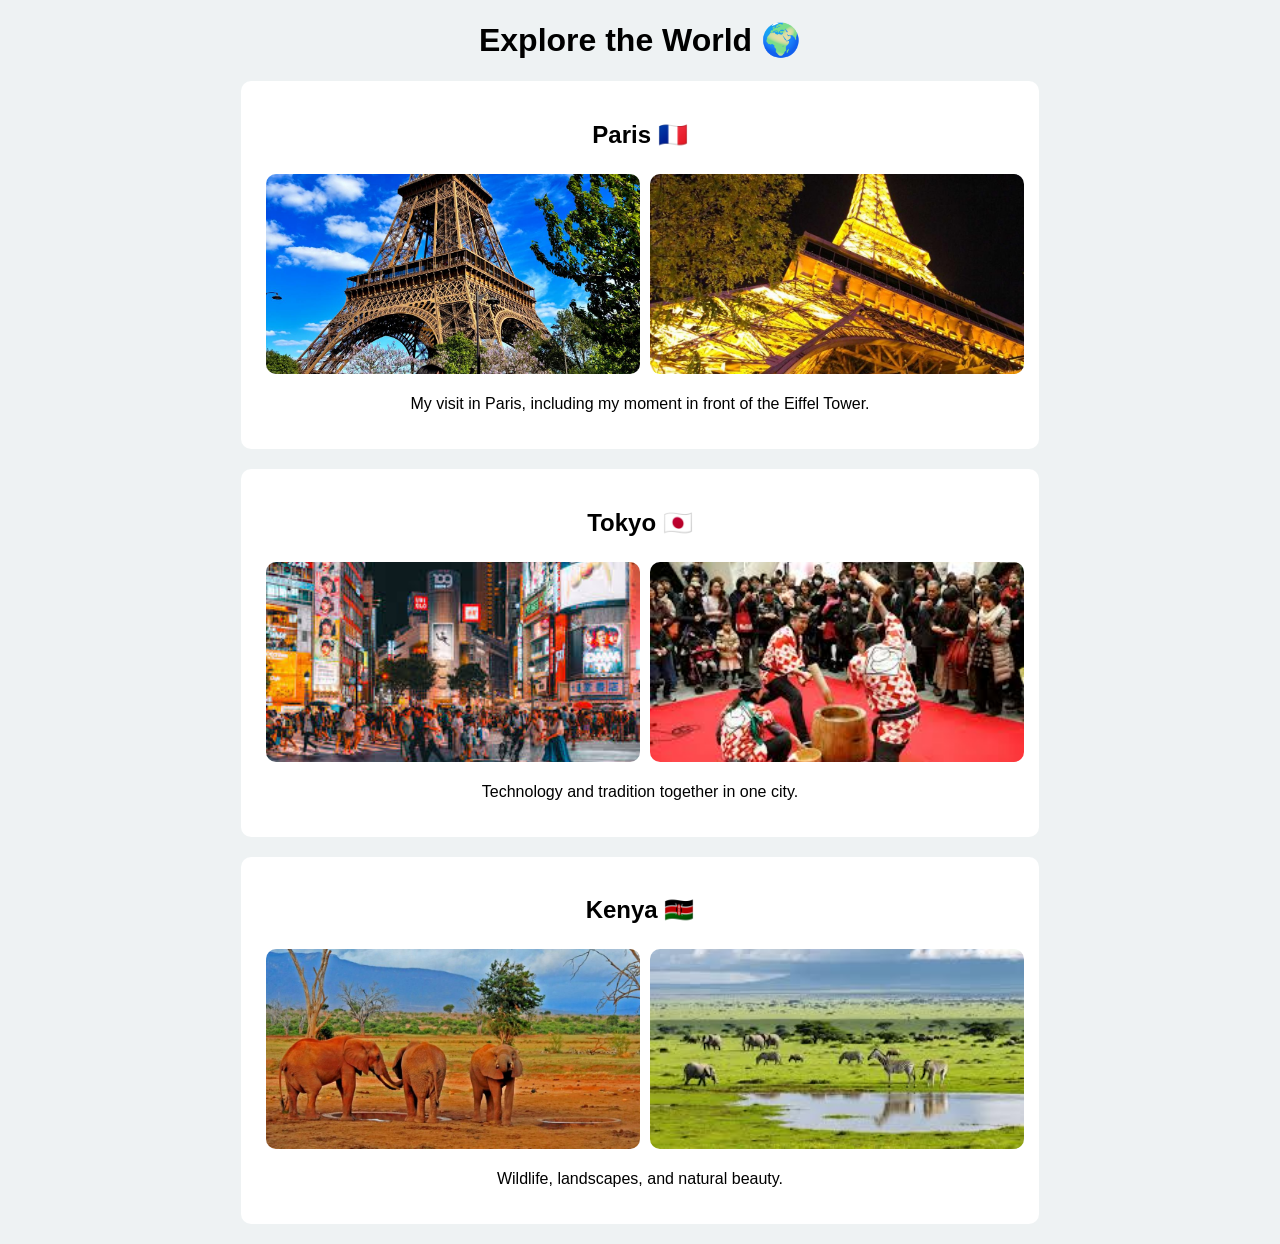
==== travel-site/index.html @ 5d728699 "Add files via upload" ====
<!DOCTYPE html>
<html>
<head>
  <title>Travel Inspiration</title>
  <link rel="stylesheet" href="style.css">
</head>

<body>

  <h1>Explore the World 🌍</h1>

  <div class="card">

  <h2>Paris 🇫🇷</h2>

  <div class="image-grid">
    <img src="images/paris1.jpg">
    <img src="images/paris2.jpg">
  </div>

  <p>My visit in Paris, including my moment in front of the Eiffel Tower.</p>

</div>

  <div class="card">

  <h2>Tokyo 🇯🇵</h2>

  <div class="image-grid">
    <img src="images/tokyo1.jpg">
    <img src="images/tokyo2.jpg">
  </div>

  <p>Technology and tradition together in one city.</p>

</div>

  <div class="card">

  <h2>Kenya 🇰🇪</h2>

  <div class="image-grid">
    <img src="images/kenya1.jpg">
    <img src="images/kenya2.jpg">
  </div>

  <p>Wildlife, landscapes, and natural beauty.</p>

</div>

</body>
</html>
---- travel-site/style.css ----
body {
  font-family: Arial;
  text-align: center;
  background: #eef2f3;
}

.card {
  background: white;
  margin: 20px auto;
  padding: 20px;
  width: 60%;
  border-radius: 10px;
}img {
  border-radius: 10px;
  margin: 5px;
}.image-grid {
  display: grid;
  grid-template-columns: 1fr 1fr;
  gap: 10px;
  margin-top: 10px;
}

.image-grid img {
  width: 100%;
  height: 200px;
  object-fit: cover;
  border-radius: 10px;
}.image-grid img {
  transition: transform 0.3s ease;
}

.image-grid img:hover {
  transform: scale(1.05);
}
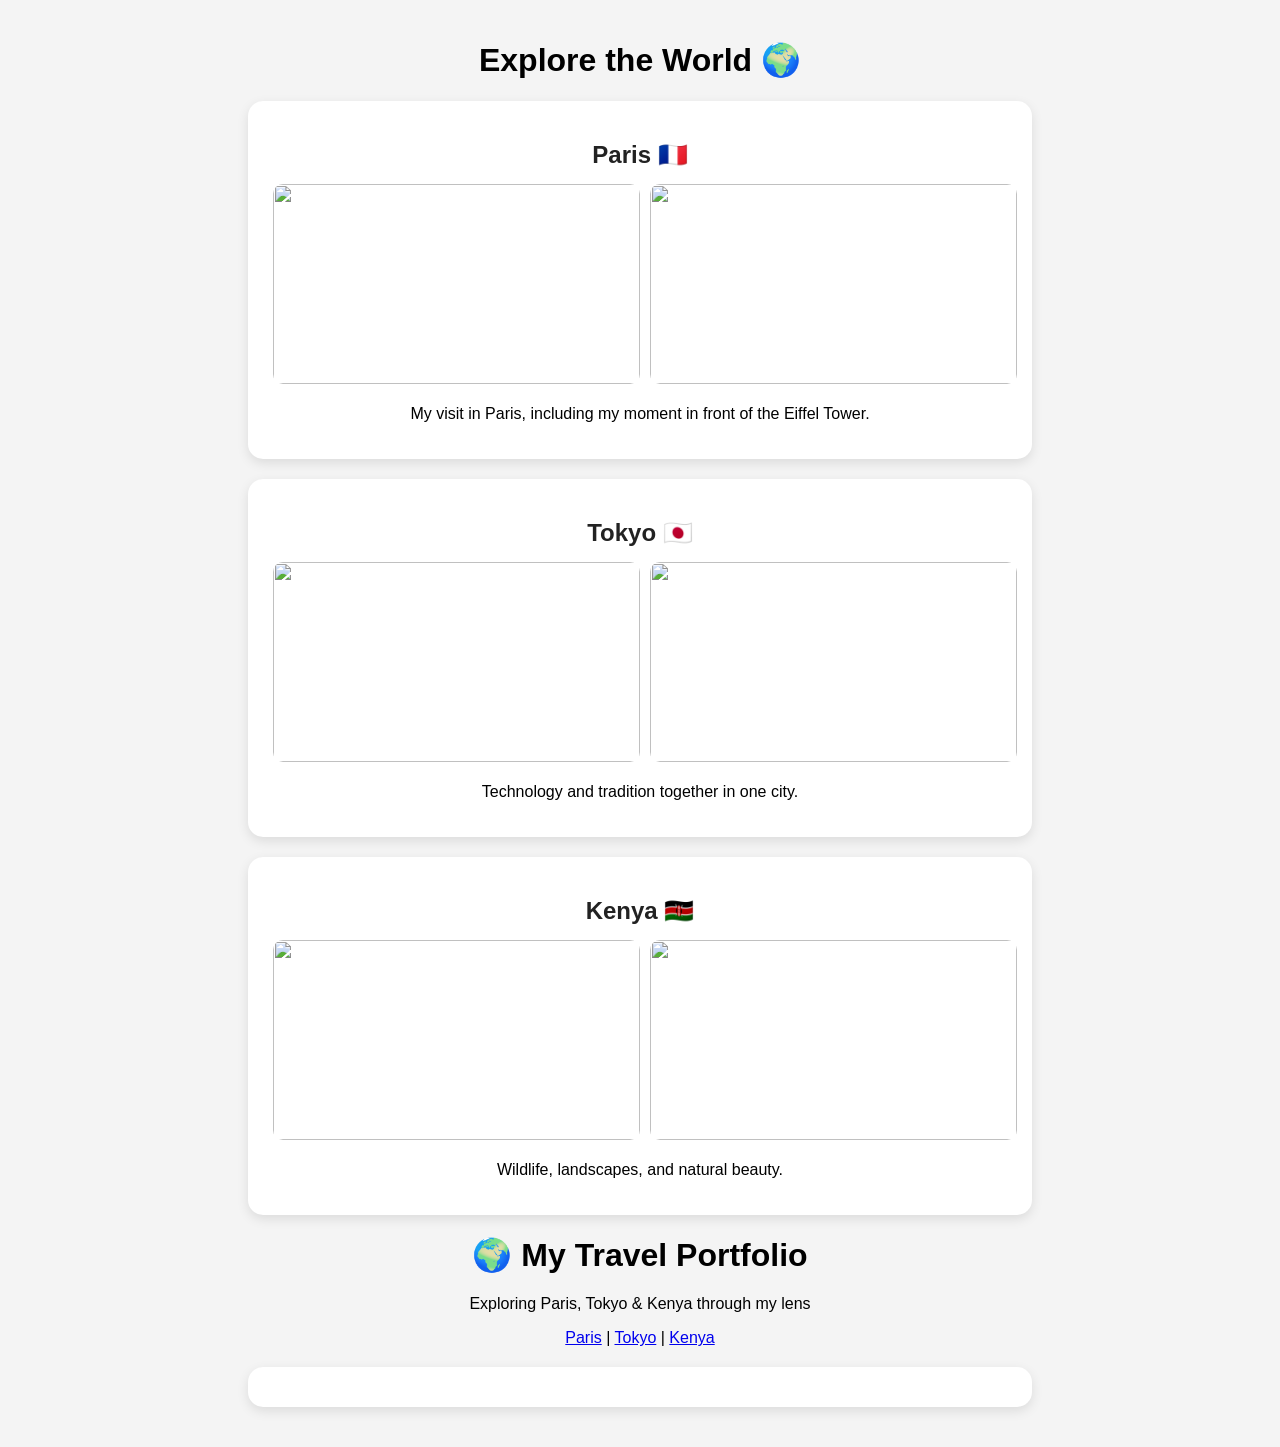
==== commit 19735239: "Add files via upload" ====
--- a/travel-site/index.html
+++ b/travel-site/index.html
@@ -14,8 +14,8 @@
   <h2>Paris 🇫🇷</h2>
 
   <div class="image-grid">
-    <img src="images/paris1.jpg">
-    <img src="images/paris2.jpg">
+    <img src="travel-site/images/paris1.jpg">
+    <img src="travel-site/images/paris2.jpg">
   </div>
 
   <p>My visit in Paris, including my moment in front of the Eiffel Tower.</p>
@@ -27,8 +27,8 @@
   <h2>Tokyo 🇯🇵</h2>
 
   <div class="image-grid">
-    <img src="images/tokyo1.jpg">
-    <img src="images/tokyo2.jpg">
+    <img src="travel-site/images/tokyo1.jpg">
+    <img src="travel-site/images/tokyo2.jpg">
   </div>
 
   <p>Technology and tradition together in one city.</p>
@@ -40,8 +40,8 @@
   <h2>Kenya 🇰🇪</h2>
 
   <div class="image-grid">
-    <img src="images/kenya1.jpg">
-    <img src="images/kenya2.jpg">
+    <img src="travel-site/images/kenya1.jpg">
+    <img src="travel-site/images/kenya2.jpg">
   </div>
 
   <p>Wildlife, landscapes, and natural beauty.</p>
@@ -49,4 +49,12 @@
 </div>
 
 </body>
-</html>+</html>
+<h1 style="text-align:center;">🌍 My Travel Portfolio</h1>
+<p style="text-align:center;">Exploring Paris, Tokyo & Kenya through my lens</p>
+<div style="text-align:center; margin-bottom:20px;">
+  <a href="#paris">Paris</a> |
+  <a href="#tokyo">Tokyo</a> |
+  <a href="#kenya">Kenya</a>
+</div>
+<div class="card" id="paris"></div>
--- a/travel-site/style.css
+++ b/travel-site/style.css
@@ -31,4 +31,31 @@
 
 .image-grid img:hover {
   transform: scale(1.05);
+}body {
+  font-family: Arial, sans-serif;
+  background-color: #f4f4f4;
+  margin: 0;
+  padding: 20px;
+}
+
+.card {
+  background: white;
+  padding: 20px;
+  margin: 20px auto;
+  max-width: 800px;
+  border-radius: 15px;
+  box-shadow: 0 4px 12px rgba(0,0,0,0.1);
+}h2 {
+  color: #222;
+  margin-bottom: 10px;
+}.image-grid img {
+  width: 100%;
+  height: 200px;
+  object-fit: cover;
+  border-radius: 10px;
+  transition: transform 0.3s ease;
+}
+
+.image-grid img:hover {
+  transform: scale(1.05);
 }
